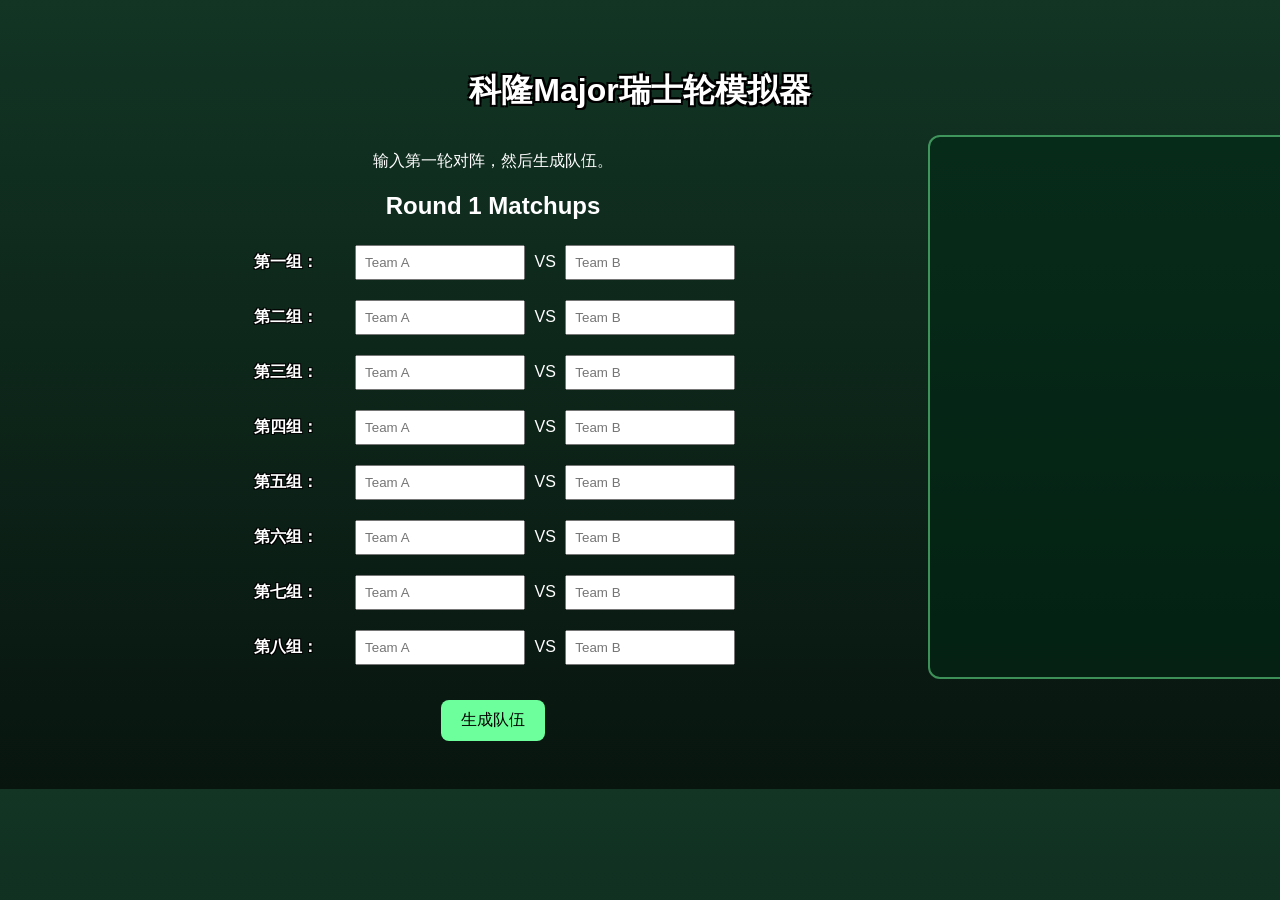
==== index.html @ 6dba61b6 "Release web UI v2.0" ====
<!DOCTYPE html>
<html lang="zh">

<head>
    <!-- 网页基础设置：编码、适配屏幕、标题、连接CSS样式文件 -->
    <meta charset="UTF-8">
    <meta name="viewport" content="width=device-width, initial-scale=1.0">
    <title>Major瑞士轮模拟器</title>
    <link rel="stylesheet" href="style.css">
</head>

<body>

    <!-- 网页主标题 -->
    <h1>科隆Major瑞士轮模拟器</h1>

    <!-- 页面主体：左边输入对阵，右边显示生成后的队伍列表 -->
    <div class="mainLayout">

        <!-- 左侧区域：用户输入第一轮8组对阵 -->
        <div class="leftPanel">

            <p>
                输入第一轮对阵，然后生成队伍。
            </p>

            <!-- 第一轮对阵输入区域 -->
            <div id="matches">

                <h2>Round 1 Matchups</h2>

                <!-- 每一个 match 表示一组第一轮对阵 -->
                <div class="match">
                    <span class="matchLabel">第一组：</span>
                    <input type="text" placeholder="Team A">
                    VS
                    <input type="text" placeholder="Team B">
                </div>

                <div class="match">
                    <span class="matchLabel">第二组：</span>
                    <input type="text" placeholder="Team A">
                    VS
                    <input type="text" placeholder="Team B">
                </div>

                <div class="match">
                    <span class="matchLabel">第三组：</span>
                    <input type="text" placeholder="Team A">
                    VS
                    <input type="text" placeholder="Team B">
                </div>

                <div class="match">
                    <span class="matchLabel">第四组：</span>
                    <input type="text" placeholder="Team A">
                    VS
                    <input type="text" placeholder="Team B">
                </div>

                <div class="match">
                    <span class="matchLabel">第五组：</span>
                    <input type="text" placeholder="Team A">
                    VS
                    <input type="text" placeholder="Team B">
                </div>

                <div class="match">
                    <span class="matchLabel">第六组：</span>
                    <input type="text" placeholder="Team A">
                    VS
                    <input type="text" placeholder="Team B">
                </div>

                <div class="match">
                    <span class="matchLabel">第七组：</span>
                    <input type="text" placeholder="Team A">
                    VS
                    <input type="text" placeholder="Team B">
                </div>

                <div class="match">
                    <span class="matchLabel">第八组：</span>
                    <input type="text" placeholder="Team A">
                    VS
                    <input type="text" placeholder="Team B">
                </div>

            </div>

            <!-- 点击后由 script.js 读取输入框内容，并生成右侧队伍列表 -->
            <button id="generateButton">
                生成队伍
            </button>
            
        </div>

        <!-- 右侧区域：JS会把生成后的队伍列表放进 teamList 里 -->
        <div class="rightPanel">
            <div id="teamList"></div>
        </div>

    </div>

    <!-- 连接 JavaScript 文件，负责按钮点击、检测重复队伍、生成队伍列表等功能 -->
    <script src="script.js"></script>

</body>

</html>
---- style.css ----
/* =========================
   整个网页的基础设置
   控制背景、字体、整体边距
========================= */

body {
    background: linear-gradient(to bottom, #123524, #08150f);
    color: white;

    font-family: Arial, sans-serif;

    text-align: center;

    padding: 40px;
}

/* =========================
   网页主标题样式
========================= */

h1 {
    color: white;

    text-shadow:
        -2px -2px 0 black,
         2px -2px 0 black,
        -2px  2px 0 black,
         2px  2px 0 black;
}

/* =========================
   页面主体布局
   左边输入区 + 右边队伍区
========================= */

.mainLayout {

    display: grid;

    grid-template-columns: 700px 280px;

    justify-content: flex-start;

    margin-left: 120px;

    align-items: start;

    gap: 60px;
}

/* 左侧输入区域 */

.leftPanel {
    width: 650px;
}

/* 右侧队伍显示区域 */

.rightPanel {

    width: 420px;

    min-height: 500px;

    background-color: rgba(0, 40, 20, 0.55);

    border: 2px solid rgba(120, 255, 160, 0.5);

    border-radius: 12px;

    padding: 20px;

    text-align: left;
}

/* 右侧区域标题 */

.rightPanel h2 {

    text-align: center;

    color: white;

    text-shadow:
        -1px -1px 0 black,
         1px -1px 0 black,
        -1px  1px 0 black,
         1px  1px 0 black;
}

/* =========================
   第一轮对阵区域
========================= */

/* 每一组对阵 */

.match {
    margin: 10px;
}

/* “第一组”“第二组” 等标签 */

.matchLabel {

    color: white;

    text-shadow:
        -1px -1px 0 black,
         1px -1px 0 black,
        -1px  1px 0 black,
         1px  1px 0 black;

    font-weight: bold;

    margin-right: 20px;

    width: 80px;

    display: inline-block;
}

/* =========================
   输入框样式
========================= */

/* 普通输入框 */

input {

    padding: 8px;

    width: 150px;

    margin: 5px;
}

/* Rating 输入框 */

.ratingInput {

    width: 55px;

    padding: 5px;

    font-size: 16px;
}

/* 输入重复队伍时，输入框标红 */

.duplicateInput {

    border: 3px solid red;

    background-color: #ffd6d6;
}

/* =========================
   按钮样式
========================= */

button {

    background-color: #6dff9b;

    color: black;

    border: none;

    padding: 10px 20px;

    font-size: 16px;

    cursor: pointer;

    border-radius: 8px;

    margin-top: 20px;
}

/* 鼠标移动到按钮上 */

button:hover {
    background-color: #9dffba;
}

/* 按钮被禁用时 */

button:disabled {

    background-color: gray;

    cursor: not-allowed;

    color: #dddddd;
}

/* =========================
   队伍列表区域
========================= */

#teamList {

    margin-top: 10px;

    font-size: 18px;
}

/* 队伍列表标题下方的小提示 */

.teamHeader {
    margin-bottom: 25px;
}

/* “请输入你对这支战队的评分” 提示 */

.ratingTip {

    font-size: 12px;

    color: rgba(255,255,255,0.75);

    margin-top: -10px;
}

/* =========================
   队伍列表布局
========================= */

/* 每一行放两个队伍 */

.teamRow {

    display: grid;

    grid-template-columns: 1fr 1fr;

    column-gap: 70px;

    margin-bottom: 18px;
}

/* 单个队伍名称 */

.teamItem {

    width: 80px;

    text-align: left;

    font-size: 22px;

    font-weight: bold;

    color: white;

    text-shadow:
        -1px -1px 0 black,
         1px -1px 0 black,
        -1px  1px 0 black,
         1px  1px 0 black;
}

/* 队伍名 + Rating 输入框 */

.teamRatingBox {

    display: flex;

    align-items: center;

    gap: 12px;
}
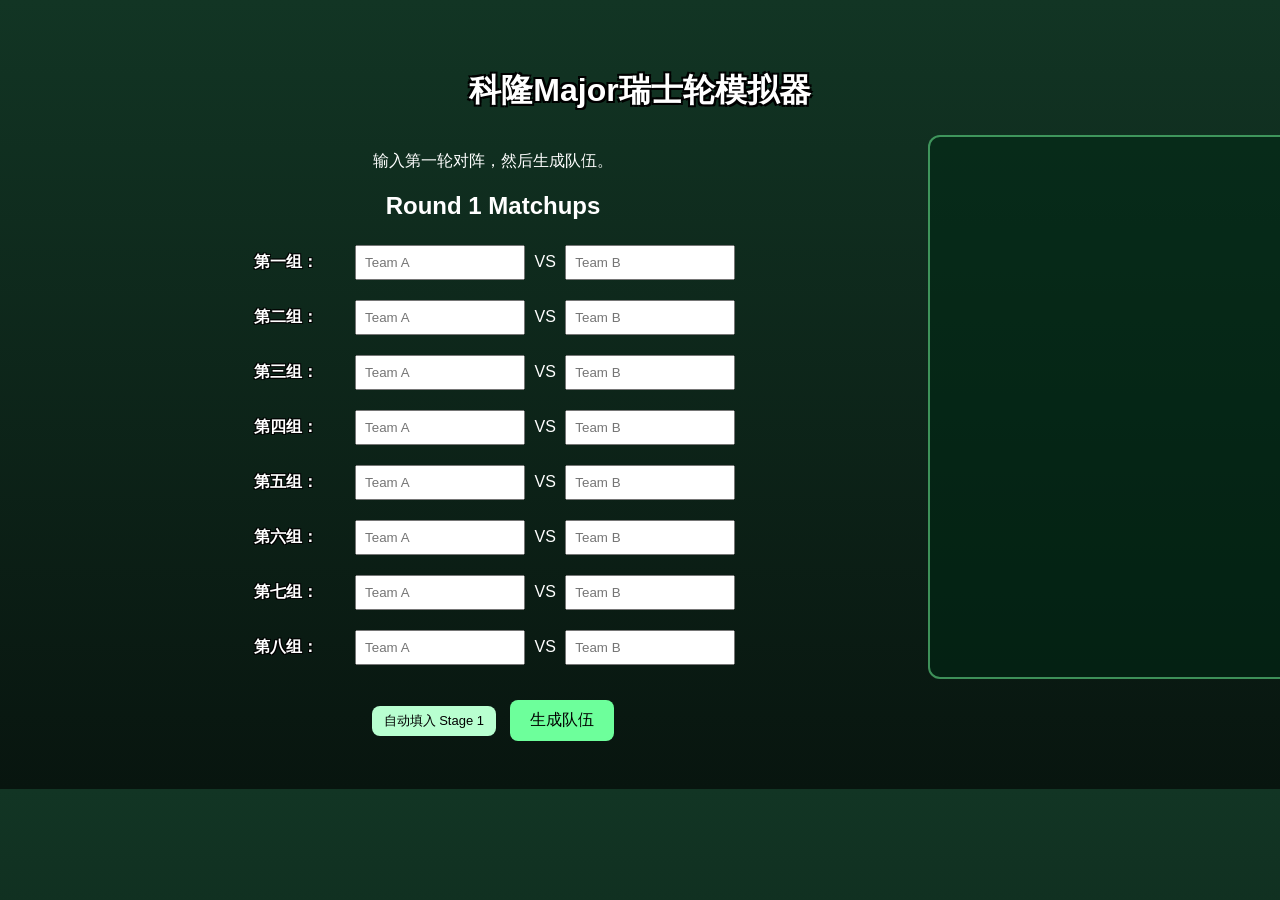
==== commit 95be762f: "Release web version v2.1" ====
--- a/index.html
+++ b/index.html
@@ -88,6 +88,11 @@
 
             </div>
 
+            <!-- 自动填入 Stage 1 官方对阵 -->
+            <button id="stage1Button">
+                自动填入 Stage 1
+            </button>
+
             <!-- 点击后由 script.js 读取输入框内容，并生成右侧队伍列表 -->
             <button id="generateButton">
                 生成队伍
@@ -102,6 +107,12 @@
 
     </div>
 
+    <!-- 模拟结果显示区域 -->
+    <div id="resultPanel"></div>
+
+    <!-- 连接 simulation.js，负责瑞士轮模拟、胜率计算、Monte Carlo 等核心算法 -->
+    <script src="simulation.js"></script>
+
     <!-- 连接 JavaScript 文件，负责按钮点击、检测重复队伍、生成队伍列表等功能 -->
     <script src="script.js"></script>
 
--- a/style.css
+++ b/style.css
@@ -138,7 +138,7 @@
 
 .ratingInput {
 
-    width: 55px;
+    width: 40px;
 
     padding: 5px;
 
@@ -234,7 +234,7 @@
 
     grid-template-columns: 1fr 1fr;
 
-    column-gap: 70px;
+    column-gap: 15px;
 
     margin-bottom: 18px;
 }
@@ -243,15 +243,21 @@
 
 .teamItem {
 
-    width: 80px;
+    width: 130px;
 
     text-align: left;
 
-    font-size: 22px;
+    font-size: 16px;
 
     font-weight: bold;
 
     color: white;
+
+    white-space: nowrap;
+
+    overflow: hidden;
+
+    text-overflow: ellipsis;
 
     text-shadow:
         -1px -1px 0 black,
@@ -268,5 +274,24 @@
 
     align-items: center;
 
-    gap: 12px;
+    gap: 10px;
+}
+
+/* Stage 1 自动填入按钮 */
+#stage1Button {
+
+    background-color: #b8ffd0;
+
+    color: black;
+
+    font-size: 13px;
+
+    padding: 6px 12px;
+
+    margin-right: 10px;
+}
+
+#stage1Button:hover {
+
+    background-color: #d8ffe6;
 }
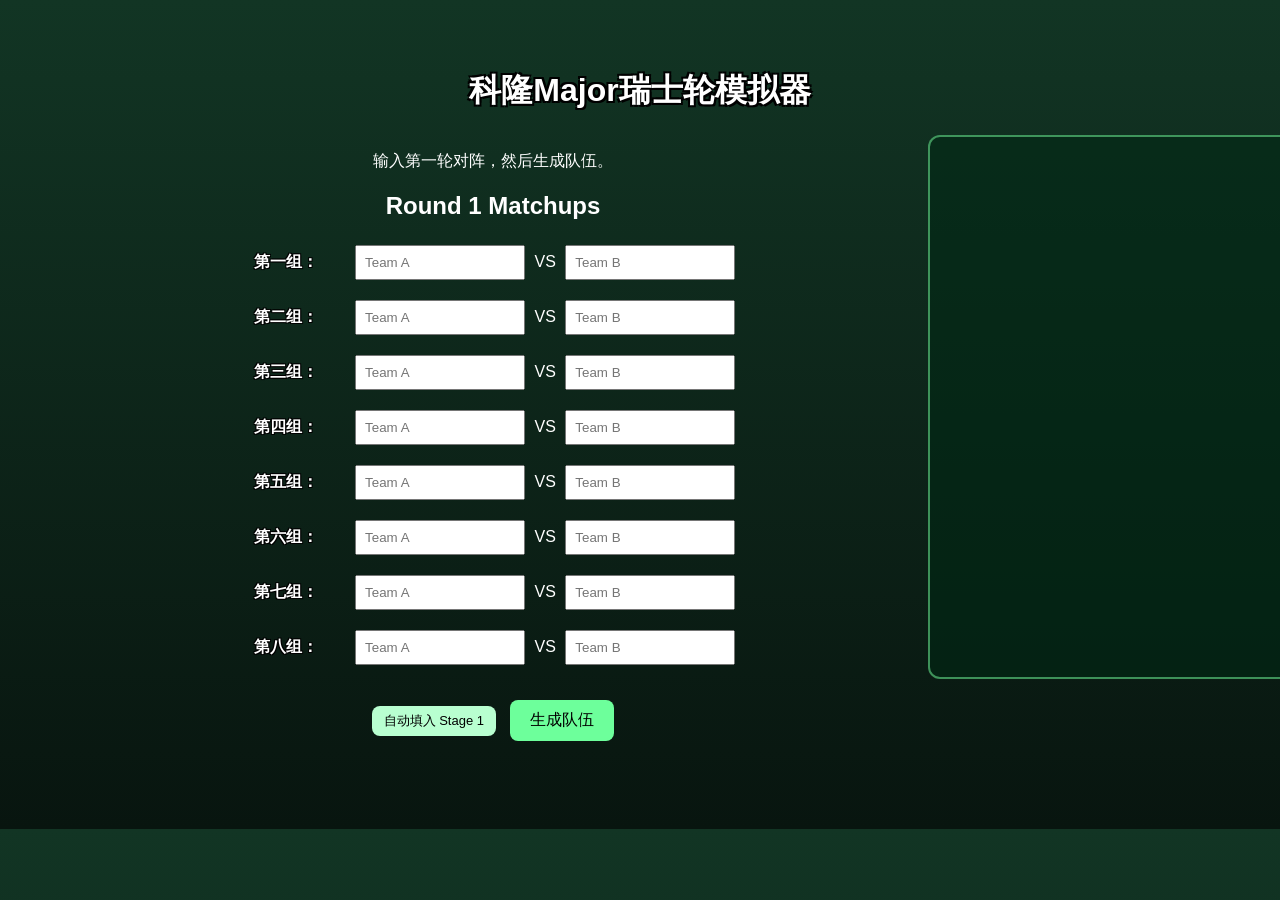
==== commit aef5a769: "Release v2.2" ====
--- a/index.html
+++ b/index.html
@@ -97,18 +97,29 @@
             <button id="generateButton">
                 生成队伍
             </button>
-            
+
         </div>
 
         <!-- 右侧区域：JS会把生成后的队伍列表放进 teamList 里 -->
         <div class="rightPanel">
+
+            <!-- 队伍显示区域 -->
             <div id="teamList"></div>
+
         </div>
 
     </div>
 
-    <!-- 模拟结果显示区域 -->
-    <div id="resultPanel"></div>
+    <!-- 页面下方区域：左边放模拟结果，右边放 Pick'Em 推荐 -->
+    <div class="bottomLayout">
+
+        <!-- 左下：模拟结果显示区域 -->
+        <div id="resultPanel"></div>
+
+        <!-- 右下：Pick'Em 推荐区域 -->
+        <div id="recommendPanel"></div>
+
+    </div>
 
     <!-- 连接 simulation.js，负责瑞士轮模拟、胜率计算、Monte Carlo 等核心算法 -->
     <script src="simulation.js"></script>
--- a/style.css
+++ b/style.css
@@ -294,4 +294,92 @@
 #stage1Button:hover {
 
     background-color: #d8ffe6;
+}
+
+/* Monte Carlo 结果表格 */
+.resultTable {
+
+    margin: 30px auto;
+
+    border-collapse: collapse;
+
+    color: white;
+
+    font-size: 18px;
+
+    min-width: 500px;
+}
+
+/* 表头 */
+.resultTable th {
+
+    padding: 12px 30px;
+
+    font-size: 20px;
+}
+
+/* 表格内容 */
+.resultTable td {
+
+    padding: 10px 30px;
+
+    text-align: center;
+}
+
+/* 第一列（队伍名）左对齐 */
+.resultTable td:first-child {
+
+    text-align: left;
+}
+
+
+/* 评分列宽度 */
+.ratingColumn {
+
+    min-width: 60px;
+}
+
+/* Pick'Em 推荐区域 */
+.recommendBox {
+    margin-top: 20px;
+    font-size: 18px;
+    line-height: 1.8;
+}
+
+/* =========================
+   页面下方布局
+   左边显示模拟结果，右边显示 Pick'Em 推荐
+========================= */
+
+.bottomLayout {
+
+    display: grid;
+
+    grid-template-columns: 650px 420px;
+
+    gap: 60px;
+
+    margin-left: 120px;
+
+    margin-top: 40px;
+
+    align-items: start;
+}
+
+/* 左下：Monte Carlo 结果区域 */
+
+#resultPanel {
+
+    width: 650px;
+
+    text-align: left;
+}
+
+/* 右下：Pick'Em 推荐区域 */
+
+#recommendPanel {
+
+    width: 420px;
+
+    text-align: left;
 }
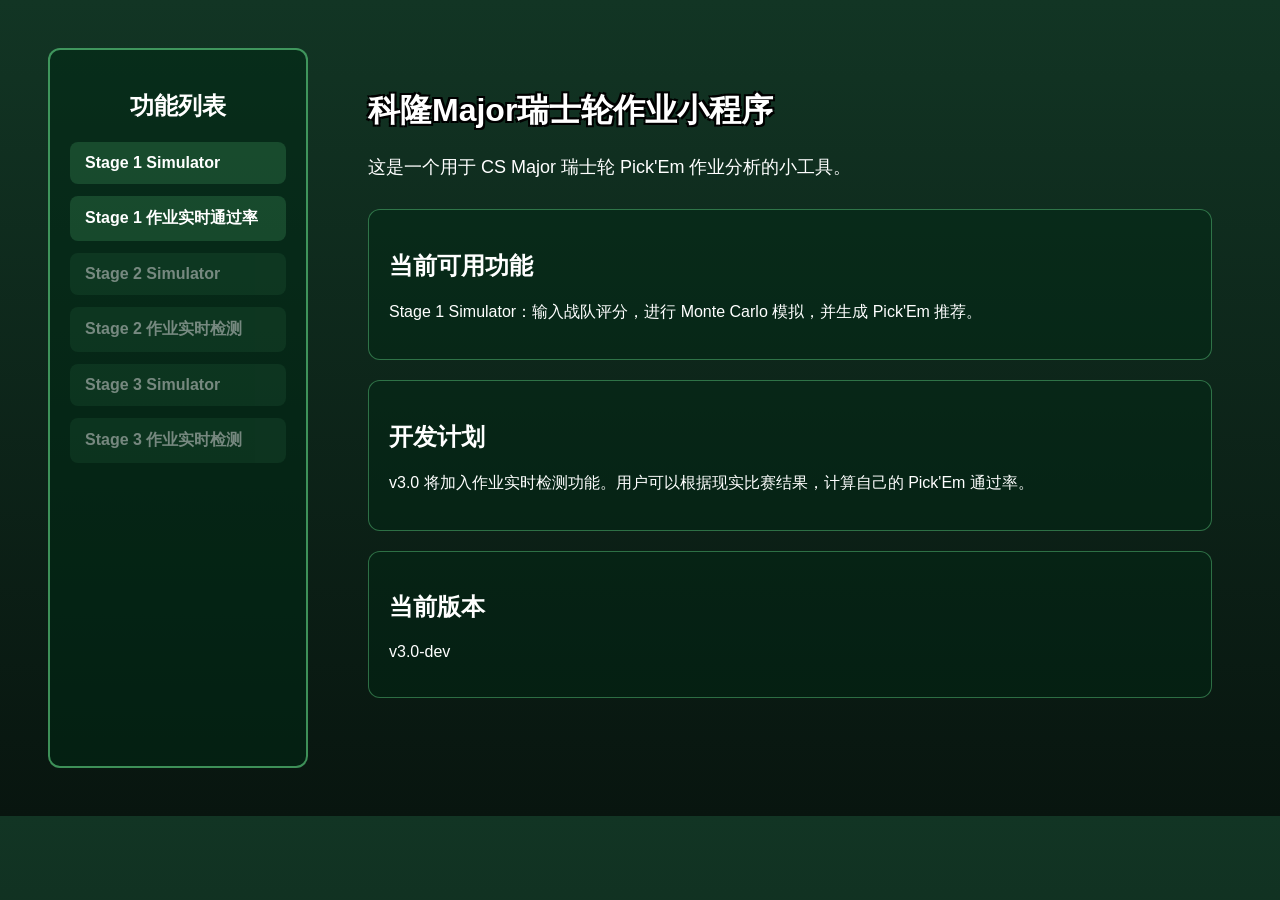
==== commit d2e40ec6: "Stage1 Tracker Alpha" ====
--- a/index.html
+++ b/index.html
@@ -2,130 +2,99 @@
 <html lang="zh">
 
 <head>
-    <!-- 网页基础设置：编码、适配屏幕、标题、连接CSS样式文件 -->
+    <!-- 网页基础设置 -->
     <meta charset="UTF-8">
     <meta name="viewport" content="width=device-width, initial-scale=1.0">
-    <title>Major瑞士轮模拟器</title>
+    <title>科隆Major作业模拟器</title>
+
+    <!-- 连接统一样式文件 -->
     <link rel="stylesheet" href="style.css">
 </head>
 
 <body>
 
-    <!-- 网页主标题 -->
-    <h1>科隆Major瑞士轮模拟器</h1>
+    <!-- 整个主页布局：左边导航，右边主页内容 -->
+    <div class="homeLayout">
 
-    <!-- 页面主体：左边输入对阵，右边显示生成后的队伍列表 -->
-    <div class="mainLayout">
+        <!-- 左侧导航栏 -->
+        <nav class="sideNav">
 
-        <!-- 左侧区域：用户输入第一轮8组对阵 -->
-        <div class="leftPanel">
+            <h2>功能列表</h2>
 
-            <p>
-                输入第一轮对阵，然后生成队伍。
+            <!-- 已完成：跳转到 Stage 1 模拟器 -->
+            <a href="simulator_stage1.html" class="navItem">
+                Stage 1 Simulator
+            </a>
+
+            <!-- 已完成：用于实时计算 Stage 1 作业通过率 -->
+            <a href="test_stage1.html" class="navItem">
+
+                Stage 1 作业实时通过率
+
+            </a>
+
+            <!-- 开发中：以后用于 Stage 2 模拟 -->
+            <div class="navItem disabledNav">
+                Stage 2 Simulator
+            </div>
+
+            <!-- 开发中：以后继续扩展 -->
+            <div class="navItem disabledNav">
+                Stage 2 作业实时检测
+            </div>
+
+            <div class="navItem disabledNav">
+                Stage 3 Simulator
+            </div>
+
+            <div class="navItem disabledNav">
+                Stage 3 作业实时检测
+            </div>
+
+        </nav>
+
+        <!-- 右侧主页内容 -->
+        <main class="homeContent">
+
+            <h1>科隆Major瑞士轮作业小程序</h1>
+
+            <p class="homeIntro">
+                这是一个用于 CS Major 瑞士轮 Pick'Em 作业分析的小工具。
             </p>
 
-            <!-- 第一轮对阵输入区域 -->
-            <div id="matches">
+            <div class="homeCard">
 
-                <h2>Round 1 Matchups</h2>
+                <h2>当前可用功能</h2>
 
-                <!-- 每一个 match 表示一组第一轮对阵 -->
-                <div class="match">
-                    <span class="matchLabel">第一组：</span>
-                    <input type="text" placeholder="Team A">
-                    VS
-                    <input type="text" placeholder="Team B">
-                </div>
-
-                <div class="match">
-                    <span class="matchLabel">第二组：</span>
-                    <input type="text" placeholder="Team A">
-                    VS
-                    <input type="text" placeholder="Team B">
-                </div>
-
-                <div class="match">
-                    <span class="matchLabel">第三组：</span>
-                    <input type="text" placeholder="Team A">
-                    VS
-                    <input type="text" placeholder="Team B">
-                </div>
-
-                <div class="match">
-                    <span class="matchLabel">第四组：</span>
-                    <input type="text" placeholder="Team A">
-                    VS
-                    <input type="text" placeholder="Team B">
-                </div>
-
-                <div class="match">
-                    <span class="matchLabel">第五组：</span>
-                    <input type="text" placeholder="Team A">
-                    VS
-                    <input type="text" placeholder="Team B">
-                </div>
-
-                <div class="match">
-                    <span class="matchLabel">第六组：</span>
-                    <input type="text" placeholder="Team A">
-                    VS
-                    <input type="text" placeholder="Team B">
-                </div>
-
-                <div class="match">
-                    <span class="matchLabel">第七组：</span>
-                    <input type="text" placeholder="Team A">
-                    VS
-                    <input type="text" placeholder="Team B">
-                </div>
-
-                <div class="match">
-                    <span class="matchLabel">第八组：</span>
-                    <input type="text" placeholder="Team A">
-                    VS
-                    <input type="text" placeholder="Team B">
-                </div>
+                <p>
+                    Stage 1 Simulator：输入战队评分，进行 Monte Carlo 模拟，并生成 Pick'Em 推荐。
+                </p>
 
             </div>
 
-            <!-- 自动填入 Stage 1 官方对阵 -->
-            <button id="stage1Button">
-                自动填入 Stage 1
-            </button>
+            <div class="homeCard">
 
-            <!-- 点击后由 script.js 读取输入框内容，并生成右侧队伍列表 -->
-            <button id="generateButton">
-                生成队伍
-            </button>
+                <h2>开发计划</h2>
 
-        </div>
+                <p>
+                    v3.0 将加入作业实时检测功能。用户可以根据现实比赛结果，计算自己的 Pick'Em 通过率。
+                </p>
 
-        <!-- 右侧区域：JS会把生成后的队伍列表放进 teamList 里 -->
-        <div class="rightPanel">
+            </div>
 
-            <!-- 队伍显示区域 -->
-            <div id="teamList"></div>
+            <div class="homeCard">
 
-        </div>
+                <h2>当前版本</h2>
+
+                <p>
+                    v3.0-dev
+                </p>
+
+            </div>
+
+        </main>
 
     </div>
-
-    <!-- 页面下方区域：左边放模拟结果，右边放 Pick'Em 推荐 -->
-    <div class="bottomLayout">
-
-        <!-- 左下：模拟结果显示区域 -->
-        <div id="resultPanel"></div>
-
-        <!-- 右下：Pick'Em 推荐区域 -->
-        <div id="recommendPanel"></div>
-
-    </div>
-
-    <!-- 连接 simulation.js，负责瑞士轮模拟、胜率计算、Monte Carlo 等核心算法 -->
-    <script src="simulation.js"></script>
-
-    <!-- 连接 JavaScript 文件，负责按钮点击、检测重复队伍、生成队伍列表等功能 -->
-    <script src="script.js"></script>
 
 </body>
 
--- a/style.css
+++ b/style.css
@@ -382,4 +382,441 @@
     width: 420px;
 
     text-align: left;
+}
+
+/* =========================
+   保5推荐选项
+========================= */
+
+.optionLabel {
+
+    display: block;
+
+    margin-top: 15px;
+
+    font-size: 14px;
+
+    color: rgba(255,255,255,0.85);
+}
+
+/* checkbox 本身 */
+.optionLabel input {
+
+    margin-right: 8px;
+
+    transform: scale(1.1);
+}
+
+/* 保存评分 / 读取评分按钮 */
+
+#saveRatingButton,
+#loadRatingButton {
+
+    background-color: #b8ffd0;
+
+    color: black;
+
+    font-size: 13px;
+
+    padding: 6px 12px;
+
+    margin-left: 8px;
+}
+
+/* 鼠标移动效果 */
+
+#saveRatingButton:hover,
+#loadRatingButton:hover {
+
+    background-color: #d8ffe6;
+}
+
+/* =========================
+   保存 / 读取评分提示文字
+========================= */
+
+.fadeMessage {
+
+    /* 和按钮保持距离 */
+    margin-left: 10px;
+
+    /* 小字体 */
+    font-size: 13px;
+
+    /* 亮黄色提示文字 */
+    color: #fff27a;
+
+    /* 默认透明 */
+    opacity: 0;
+
+    /* 淡出动画 */
+    transition: opacity 0.5s;
+
+    white-space: nowrap;
+}
+
+/* =========================
+   主页整体布局
+========================= */
+
+.homeLayout {
+
+    display: grid;
+
+    grid-template-columns: 260px 1fr;
+
+    gap: 40px;
+
+    min-height: 80vh;
+
+    text-align: left;
+}
+
+/* =========================
+   主页左侧导航栏
+========================= */
+
+.sideNav {
+
+    background-color: rgba(0, 40, 20, 0.55);
+
+    border: 2px solid rgba(120, 255, 160, 0.5);
+
+    border-radius: 12px;
+
+    padding: 20px;
+}
+
+/* 导航栏标题 */
+
+.sideNav h2 {
+
+    text-align: center;
+
+    margin-bottom: 20px;
+}
+
+/* 每一个导航选项 */
+
+.navItem {
+
+    display: block;
+
+    padding: 12px 15px;
+
+    margin-bottom: 12px;
+
+    border-radius: 8px;
+
+    background-color: rgba(120, 255, 160, 0.15);
+
+    color: white;
+
+    text-decoration: none;
+
+    font-weight: bold;
+}
+
+/* 鼠标移动到可点击选项上 */
+
+.navItem:hover {
+
+    background-color: rgba(120, 255, 160, 0.35);
+}
+
+/* 开发中的选项 */
+
+.disabledNav {
+
+    opacity: 0.45;
+
+    cursor: not-allowed;
+}
+
+/* =========================
+   主页右侧内容区
+========================= */
+
+.homeContent {
+
+    padding: 20px;
+}
+
+/* 主页介绍文字 */
+
+.homeIntro {
+
+    font-size: 18px;
+
+    margin-bottom: 30px;
+}
+
+/* 主页信息卡片 */
+
+.homeCard {
+
+    background-color: rgba(0, 40, 20, 0.45);
+
+    border: 1px solid rgba(120, 255, 160, 0.35);
+
+    border-radius: 12px;
+
+    padding: 20px;
+
+    margin-bottom: 20px;
+}
+
+/* =========================
+   返回主页按钮
+========================= */
+
+.backButton {
+
+    /* 固定在页面左上角 */
+    position: fixed;
+
+    top: 20px;
+
+    left: 20px;
+
+    z-index: 999;
+
+    padding: 10px 16px;
+
+    border-radius: 8px;
+
+    background-color: rgba(120, 255, 160, 0.15);
+
+    color: white;
+
+    text-decoration: none;
+
+    font-weight: bold;
+}
+
+/* 鼠标悬停效果 */
+
+.backButton:hover {
+
+    background-color: rgba(120, 255, 160, 0.35);
+}
+
+/* =========================
+   Stage 1 实时检测页面
+========================= */
+
+/* 一场比赛 */
+
+.matchRow {
+
+    display: flex;
+
+    align-items: center;
+
+    gap: 8px;
+
+    margin-bottom: 4px;
+}
+
+/* 队伍按钮 */
+
+.teamButton {
+
+    width: 110px;
+
+    height: 36px;
+
+    border: none;
+
+    border-radius: 8px;
+
+    background-color: rgba(
+        120,
+        255,
+        160,
+        0.15
+    );
+
+    color: white;
+
+    font-weight: bold;
+
+    cursor: pointer;
+
+    /* 名字过长显示省略号 */
+
+    white-space: nowrap;
+
+    overflow: hidden;
+
+    text-overflow: ellipsis;
+}
+
+/* 鼠标悬停效果 */
+
+.teamButton:hover {
+
+    background-color: rgba(
+        120,
+        255,
+        160,
+        0.35
+    );
+}
+
+/* VS文字 */
+
+.vsText {
+
+    font-weight: bold;
+}
+
+/* =========================
+   Stage 1 作业检测页面布局
+========================= */
+
+.testLayout {
+
+    display: grid;
+
+    grid-template-columns: 320px 1fr;
+
+    gap: 15px;
+
+    margin-top: 30px;
+
+    align-items: start;
+}
+
+/* 左侧 Pick'Em 面板 */
+
+.pickemPanel {
+
+    background-color: rgba(0, 40, 20, 0.55);
+
+    border: 2px solid rgba(120, 255, 160, 0.5);
+
+    border-radius: 12px;
+
+    padding: 20px;
+
+    text-align: left;
+}
+
+/* Pick'Em 下拉框 */
+
+.pickSelect {
+
+    width: 120px;
+
+    padding: 6px;
+
+    border-radius: 6px;
+}
+
+/* =========================
+   Pick'Em 一行两个选择框
+========================= */
+
+.pickRow {
+
+    display: flex;
+
+    gap: 10px;
+
+    margin-bottom: 10px;
+}
+
+/* =========================
+   作业检测页面：右侧对阵区域
+========================= */
+
+#matchContainer {
+
+    /* 让整个对阵区靠左，而不是居中 */
+    justify-self: start;
+
+    /* 稍微靠近左侧 Pick'Em 面板 */
+    margin-left: 0;
+}
+
+/* =========================
+   获胜队伍
+========================= */
+
+.winnerButton {
+
+    background-color: rgba(
+        120,
+        255,
+        160,
+        0.8
+    ) !important;
+
+    color: black;
+}
+
+/* =========================
+   失败队伍
+========================= */
+
+.loserButton {
+
+    opacity: 0.35;
+}
+
+/* =========================
+   Round 2 分组显示区域
+========================= */
+
+.roundPanel {
+
+    text-align: left;
+}
+
+/* 1-0 和 0-1 横向排列 */
+
+.poolLayout {
+
+    display: flex;
+
+    gap: 20px;
+
+    margin-top: 20px;
+}
+
+/* 单个分组盒子 */
+
+.poolBox {
+
+    background-color: rgba(0, 40, 20, 0.55);
+
+    border: 1px solid rgba(120, 255, 160, 0.45);
+
+    border-radius: 10px;
+
+    padding: 15px;
+
+    width: 180px;
+}
+
+/* 分组里的队伍 */
+
+.poolTeam {
+
+    padding: 6px 8px;
+
+    margin-bottom: 6px;
+
+    border-radius: 6px;
+
+    background-color: rgba(120, 255, 160, 0.15);
+
+    font-weight: bold;
+
+    white-space: nowrap;
+
+    overflow: hidden;
+
+    text-overflow: ellipsis;
 }
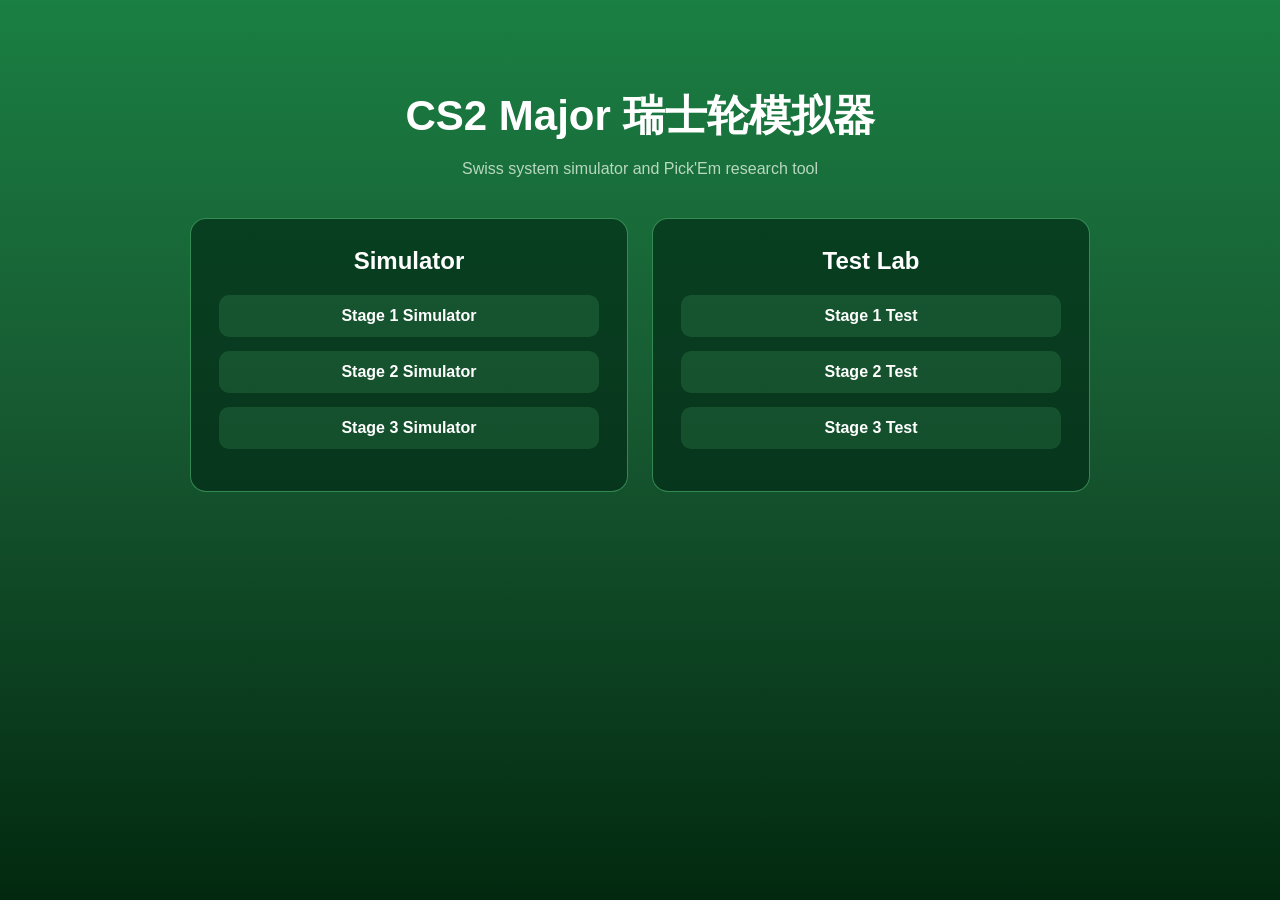
==== commit e208b6c6: "Add root redirect for GitHub Pages" ====
--- a/index.html
+++ b/index.html
@@ -1,101 +1,11 @@
 <!DOCTYPE html>
-<html lang="zh">
-
+<html>
 <head>
-    <!-- 网页基础设置 -->
     <meta charset="UTF-8">
-    <meta name="viewport" content="width=device-width, initial-scale=1.0">
-    <title>科隆Major作业模拟器</title>
-
-    <!-- 连接统一样式文件 -->
-    <link rel="stylesheet" href="style.css">
+    <meta http-equiv="refresh" content="0; url=web/index.html">
+    <title>CS Major Simulator</title>
 </head>
-
 <body>
-
-    <!-- 整个主页布局：左边导航，右边主页内容 -->
-    <div class="homeLayout">
-
-        <!-- 左侧导航栏 -->
-        <nav class="sideNav">
-
-            <h2>功能列表</h2>
-
-            <!-- 已完成：跳转到 Stage 1 模拟器 -->
-            <a href="simulator_stage1.html" class="navItem">
-                Stage 1 Simulator
-            </a>
-
-            <!-- 已完成：用于实时计算 Stage 1 作业通过率 -->
-            <a href="test_stage1.html" class="navItem">
-
-                Stage 1 作业实时通过率
-
-            </a>
-
-            <!-- 开发中：以后用于 Stage 2 模拟 -->
-            <div class="navItem disabledNav">
-                Stage 2 Simulator
-            </div>
-
-            <!-- 开发中：以后继续扩展 -->
-            <div class="navItem disabledNav">
-                Stage 2 作业实时检测
-            </div>
-
-            <div class="navItem disabledNav">
-                Stage 3 Simulator
-            </div>
-
-            <div class="navItem disabledNav">
-                Stage 3 作业实时检测
-            </div>
-
-        </nav>
-
-        <!-- 右侧主页内容 -->
-        <main class="homeContent">
-
-            <h1>科隆Major瑞士轮作业小程序</h1>
-
-            <p class="homeIntro">
-                这是一个用于 CS Major 瑞士轮 Pick'Em 作业分析的小工具。
-            </p>
-
-            <div class="homeCard">
-
-                <h2>当前可用功能</h2>
-
-                <p>
-                    Stage 1 Simulator：输入战队评分，进行 Monte Carlo 模拟，并生成 Pick'Em 推荐。
-                </p>
-
-            </div>
-
-            <div class="homeCard">
-
-                <h2>开发计划</h2>
-
-                <p>
-                    v3.0 将加入作业实时检测功能。用户可以根据现实比赛结果，计算自己的 Pick'Em 通过率。
-                </p>
-
-            </div>
-
-            <div class="homeCard">
-
-                <h2>当前版本</h2>
-
-                <p>
-                    v3.0-dev
-                </p>
-
-            </div>
-
-        </main>
-
-    </div>
-
+    <p>Redirecting to CS Major Simulator...</p>
 </body>
-
 </html>
